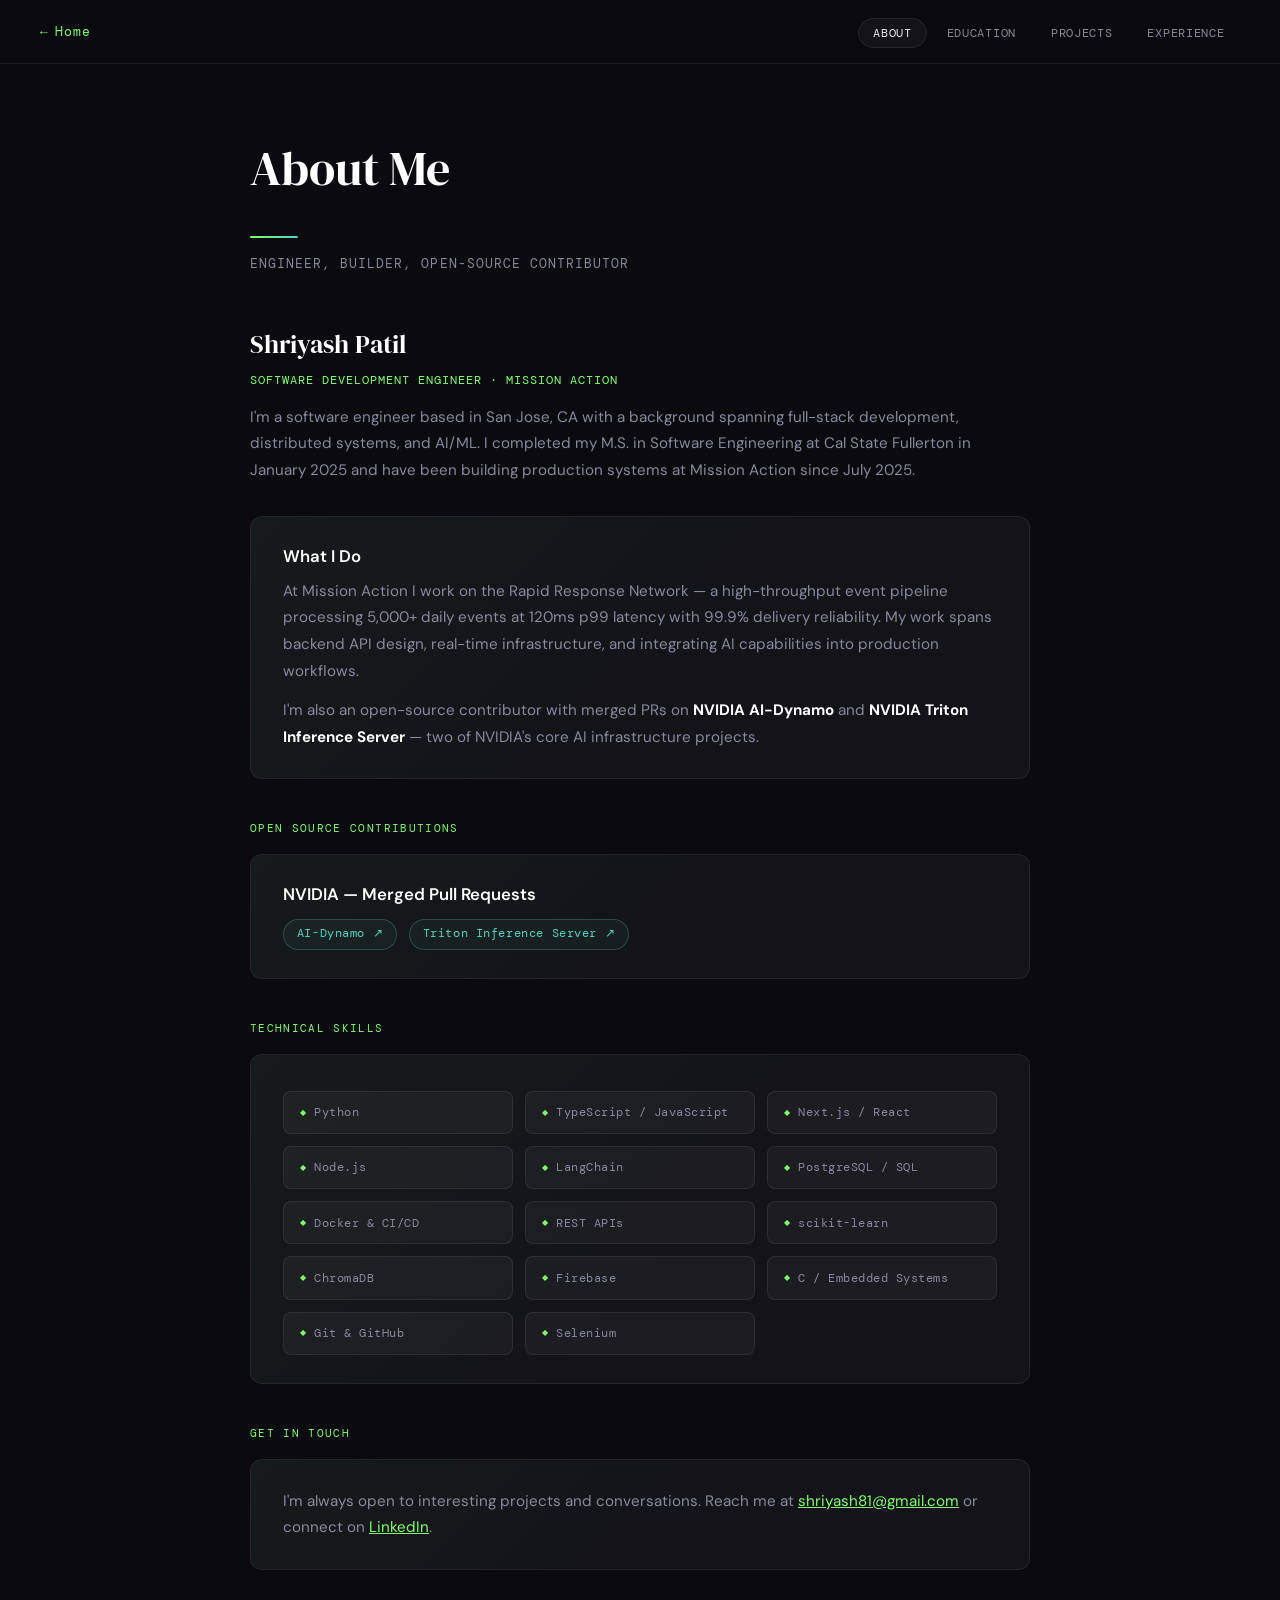
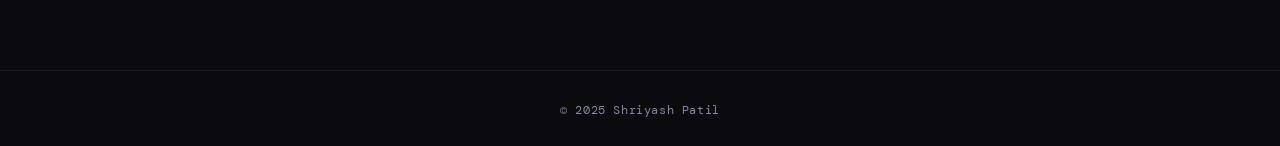
==== Aboutme.html @ d993f0d6 "Add files via upload Updated website" ====
<!DOCTYPE html>
<html lang="en">
<head>
  <meta charset="UTF-8">
  <meta name="viewport" content="width=device-width, initial-scale=1.0">
  <title>About — Shriyash Patil</title>
  <link rel="stylesheet" href="inside page.css">
  <style>
    .profile-block {
      display: flex; gap: 2rem; align-items: flex-start; margin-bottom: 2rem; flex-wrap: wrap;
    }
    .profile-block img {
      width: 120px; height: 120px; border-radius: 50%; object-fit: cover;
      border: 2px solid rgba(127,255,110,0.3); flex-shrink: 0;
    }
    .profile-text h2 {
      font-family: 'DM Serif Display', serif; font-size: 1.6rem; font-weight: 400;
      color: #fff; margin-bottom: 0.25rem;
    }
    .profile-text .role {
      font-family: 'DM Mono', monospace; font-size: 0.78rem; letter-spacing: 0.08em;
      text-transform: uppercase; color: var(--accent); margin-bottom: 0.75rem;
    }
    .profile-text p { color: var(--muted); font-size: 0.95rem; line-height: 1.75; }
    .skills-grid { display: grid; grid-template-columns: repeat(auto-fill, minmax(180px, 1fr)); gap: 0.75rem; margin-top: 0.5rem; }
    .skill-item {
      background: var(--surface); border: 1px solid var(--border); border-radius: 8px;
      padding: 0.65rem 1rem; font-family: 'DM Mono', monospace; font-size: 0.75rem;
      color: var(--muted); letter-spacing: 0.04em;
      display: flex; align-items: center; gap: 0.5rem;
    }
    .skill-item::before { content: '◆'; color: var(--accent); font-size: 0.5rem; }
    .os-links { display: flex; gap: 0.75rem; flex-wrap: wrap; margin-top: 0.75rem; }
    .os-link {
      font-family: 'DM Mono', monospace; font-size: 0.72rem; letter-spacing: 0.05em;
      color: var(--accent2); text-decoration: none; padding: 0.3rem 0.8rem;
      border: 1px solid rgba(79,209,197,0.25); border-radius: 999px;
      background: rgba(79,209,197,0.05); transition: all 0.2s;
    }
    .os-link:hover { background: rgba(79,209,197,0.12); }
  </style>
</head>
<body>
  <header id="header">
    <a href="index.html" class="back-link">Home</a>
    <nav>
      <ul>
        <li><a href="Aboutme.html" class="active">About</a></li>
        <li><a href="education.html">Education</a></li>
        <li><a href="Projects.html">Projects</a></li>
        <li><a href="Experience.html">Experience</a></li>
      </ul>
    </nav>
  </header>

  <div id="wrapper">
    <h1 class="major">About Me</h1>
    <p class="page-subtitle">Engineer, builder, open-source contributor</p>

    <div class="profile-block">
      <img src="assets/Grad_pic_01.JPEG" alt="Shriyash Patil" onerror="this.style.display='none'">
      <div class="profile-text">
        <h2>Shriyash Patil</h2>
        <p class="role">Software Development Engineer · Mission Action</p>
        <p>I'm a software engineer based in San Jose, CA with a background spanning full-stack development, distributed systems, and AI/ML. I completed my M.S. in Software Engineering at Cal State Fullerton in January 2025 and have been building production systems at Mission Action since July 2025.</p>
      </div>
    </div>

    <div class="card">
      <h3>What I Do</h3>
      <p style="margin-top:0.6rem">At Mission Action I work on the Rapid Response Network — a high-throughput event pipeline processing 5,000+ daily events at 120ms p99 latency with 99.9% delivery reliability. My work spans backend API design, real-time infrastructure, and integrating AI capabilities into production workflows.</p>
      <p style="margin-top:0.8rem">I'm also an open-source contributor with merged PRs on <strong style="color:#fff">NVIDIA AI-Dynamo</strong> and <strong style="color:#fff">NVIDIA Triton Inference Server</strong> — two of NVIDIA's core AI infrastructure projects.</p>
    </div>

    <p class="section-label">Open Source Contributions</p>
    <div class="card">
      <h3>NVIDIA — Merged Pull Requests</h3>
      <div class="os-links" style="margin-top:0.75rem">
        <a href="https://github.com/ai-dynamo" target="_blank" class="os-link">AI-Dynamo ↗</a>
        <a href="https://github.com/triton-inference-server" target="_blank" class="os-link">Triton Inference Server ↗</a>
      </div>
    </div>

    <p class="section-label">Technical Skills</p>
    <div class="card">
      <div class="skills-grid">
        <span class="skill-item">Python</span>
        <span class="skill-item">TypeScript / JavaScript</span>
        <span class="skill-item">Next.js / React</span>
        <span class="skill-item">Node.js</span>
        <span class="skill-item">LangChain</span>
        <span class="skill-item">PostgreSQL / SQL</span>
        <span class="skill-item">Docker &amp; CI/CD</span>
        <span class="skill-item">REST APIs</span>
        <span class="skill-item">scikit-learn</span>
        <span class="skill-item">ChromaDB</span>
        <span class="skill-item">Firebase</span>
        <span class="skill-item">C / Embedded Systems</span>
        <span class="skill-item">Git &amp; GitHub</span>
        <span class="skill-item">Selenium</span>
      </div>
    </div>

    <p class="section-label">Get In Touch</p>
    <div class="card">
      <p>I'm always open to interesting projects and conversations. Reach me at <a href="mailto:shriyash81@gmail.com" style="color:var(--accent)">shriyash81@gmail.com</a> or connect on <a href="https://www.linkedin.com/in/shriyash-patil-073a09b9/" target="_blank" style="color:var(--accent)">LinkedIn</a>.</p>
    </div>
  </div>

  <footer id="footer">
    <a href="https://www.linkedin.com/in/shriyash-patil-073a09b9/" target="_blank">&copy; 2025 Shriyash Patil</a>
  </footer>
</body>
</html>
---- inside page.css ----
@import url('https://fonts.googleapis.com/css2?family=DM+Serif+Display:ital@0;1&family=DM+Mono:wght@300;400;500&family=DM+Sans:wght@300;400;500;600&display=swap');

:root {
  --bg: #0a0a0f;
  --bg2: #111118;
  --surface: rgba(255,255,255,0.04);
  --border: rgba(255,255,255,0.08);
  --accent: #7fff6e;
  --accent2: #4fd1c5;
  --text: #e8e8f0;
  --muted: #8888a0;
  --header-h: 64px;
}

*, *::before, *::after { box-sizing: border-box; margin: 0; padding: 0; }
html { scroll-behavior: smooth; }
body {
  background: var(--bg);
  color: var(--text);
  font-family: 'DM Sans', sans-serif;
  font-size: 16px;
  line-height: 1.7;
  min-height: 100vh;
  display: flex;
  flex-direction: column;
}

header#header {
  position: sticky; top: 0; z-index: 100;
  height: var(--header-h);
  background: rgba(10,10,15,0.85);
  backdrop-filter: blur(20px);
  border-bottom: 1px solid var(--border);
  display: flex; align-items: center; justify-content: space-between;
  padding: 0 2.5rem; gap: 1rem;
}
header#header .back-link {
  font-family: 'DM Mono', monospace; font-size: 0.8rem;
  color: var(--accent); text-decoration: none;
  letter-spacing: 0.08em; display: flex; align-items: center; gap: 0.4rem;
  transition: opacity 0.2s;
}
header#header .back-link:hover { opacity: 0.7; }
header#header .back-link::before { content: '←'; }
header#header nav ul { list-style: none; display: flex; gap: 0.25rem; }
header#header nav ul li a {
  font-family: 'DM Mono', monospace; font-size: 0.75rem;
  letter-spacing: 0.06em; color: var(--muted); text-decoration: none;
  padding: 0.4rem 0.9rem; border-radius: 999px;
  border: 1px solid transparent; transition: all 0.2s; text-transform: uppercase;
}
header#header nav ul li a:hover, header#header nav ul li a.active {
  color: var(--text); border-color: var(--border); background: var(--surface);
}

#wrapper {
  flex: 1; padding: 4rem 2.5rem 5rem;
  max-width: 860px; margin: 0 auto; width: 100%;
}
h1.major {
  font-family: 'DM Serif Display', serif;
  font-size: clamp(2rem, 5vw, 3rem); font-weight: 400;
  color: #fff; margin-bottom: 0.3em;
  position: relative; padding-bottom: 0.6em;
}
h1.major::after {
  content: ''; position: absolute; bottom: 0; left: 0;
  width: 3rem; height: 2px;
  background: linear-gradient(to right, var(--accent), var(--accent2));
  border-radius: 2px;
}
.page-subtitle {
  font-family: 'DM Mono', monospace; font-size: 0.8rem;
  color: var(--muted); letter-spacing: 0.08em; text-transform: uppercase;
  margin-bottom: 3rem;
}
.card {
  background: var(--surface); border: 1px solid var(--border);
  border-radius: 12px; padding: 1.75rem 2rem; margin-bottom: 1.25rem;
  transition: border-color 0.25s, transform 0.25s;
  position: relative; overflow: hidden;
}
.card::before {
  content: ''; position: absolute; inset: 0;
  background: linear-gradient(135deg, rgba(127,255,110,0.03) 0%, transparent 60%);
  pointer-events: none;
}
.card:hover { border-color: rgba(127,255,110,0.25); transform: translateY(-2px); }
.card-header {
  display: flex; align-items: flex-start; justify-content: space-between;
  gap: 1rem; margin-bottom: 0.6rem; flex-wrap: wrap;
}
.card h2 {
  font-family: 'DM Serif Display', serif; font-size: 1.3rem;
  font-weight: 400; color: #fff; line-height: 1.3;
}
.card h3 {
  font-family: 'DM Sans', sans-serif; font-size: 1.05rem;
  font-weight: 600; color: #fff; line-height: 1.4;
}
.card h3 a { color: inherit; text-decoration: none; transition: color 0.2s; }
.card h3 a:hover { color: var(--accent); }
.badge {
  font-family: 'DM Mono', monospace; font-size: 0.7rem;
  letter-spacing: 0.06em; padding: 0.25rem 0.75rem; border-radius: 999px;
  border: 1px solid var(--border); color: var(--muted); white-space: nowrap; flex-shrink: 0;
}
.badge.green {
  border-color: rgba(127,255,110,0.3); color: var(--accent);
  background: rgba(127,255,110,0.05);
}
.card p { color: var(--muted); font-size: 0.95rem; line-height: 1.75; margin: 0; }
.card ul { list-style: none; margin: 0.5rem 0 0; }
.card ul li {
  color: var(--muted); font-size: 0.92rem;
  padding: 0.2rem 0 0.2rem 1.2rem; position: relative;
}
.card ul li::before { content: '→'; position: absolute; left: 0; color: var(--accent); font-size: 0.75rem; }
.tags { display: flex; flex-wrap: wrap; gap: 0.4rem; margin-top: 1rem; }
.tag {
  font-family: 'DM Mono', monospace; font-size: 0.68rem;
  letter-spacing: 0.05em; padding: 0.2rem 0.6rem; border-radius: 4px;
  background: rgba(79,209,197,0.08); border: 1px solid rgba(79,209,197,0.2); color: var(--accent2);
}
.section-label {
  font-family: 'DM Mono', monospace; font-size: 0.7rem;
  letter-spacing: 0.12em; text-transform: uppercase; color: var(--accent); margin: 2.5rem 0 1rem;
}
footer#footer { border-top: 1px solid var(--border); padding: 1.5rem 2.5rem; text-align: center; }
footer#footer a {
  font-family: 'DM Mono', monospace; font-size: 0.75rem; color: var(--muted);
  text-decoration: none; letter-spacing: 0.05em; transition: color 0.2s;
}
footer#footer a:hover { color: var(--accent); }

@media (max-width: 640px) {
  #wrapper { padding: 2.5rem 1.25rem 4rem; }
  header#header { padding: 0 1.25rem; }
  .card { padding: 1.25rem 1.25rem; }
}
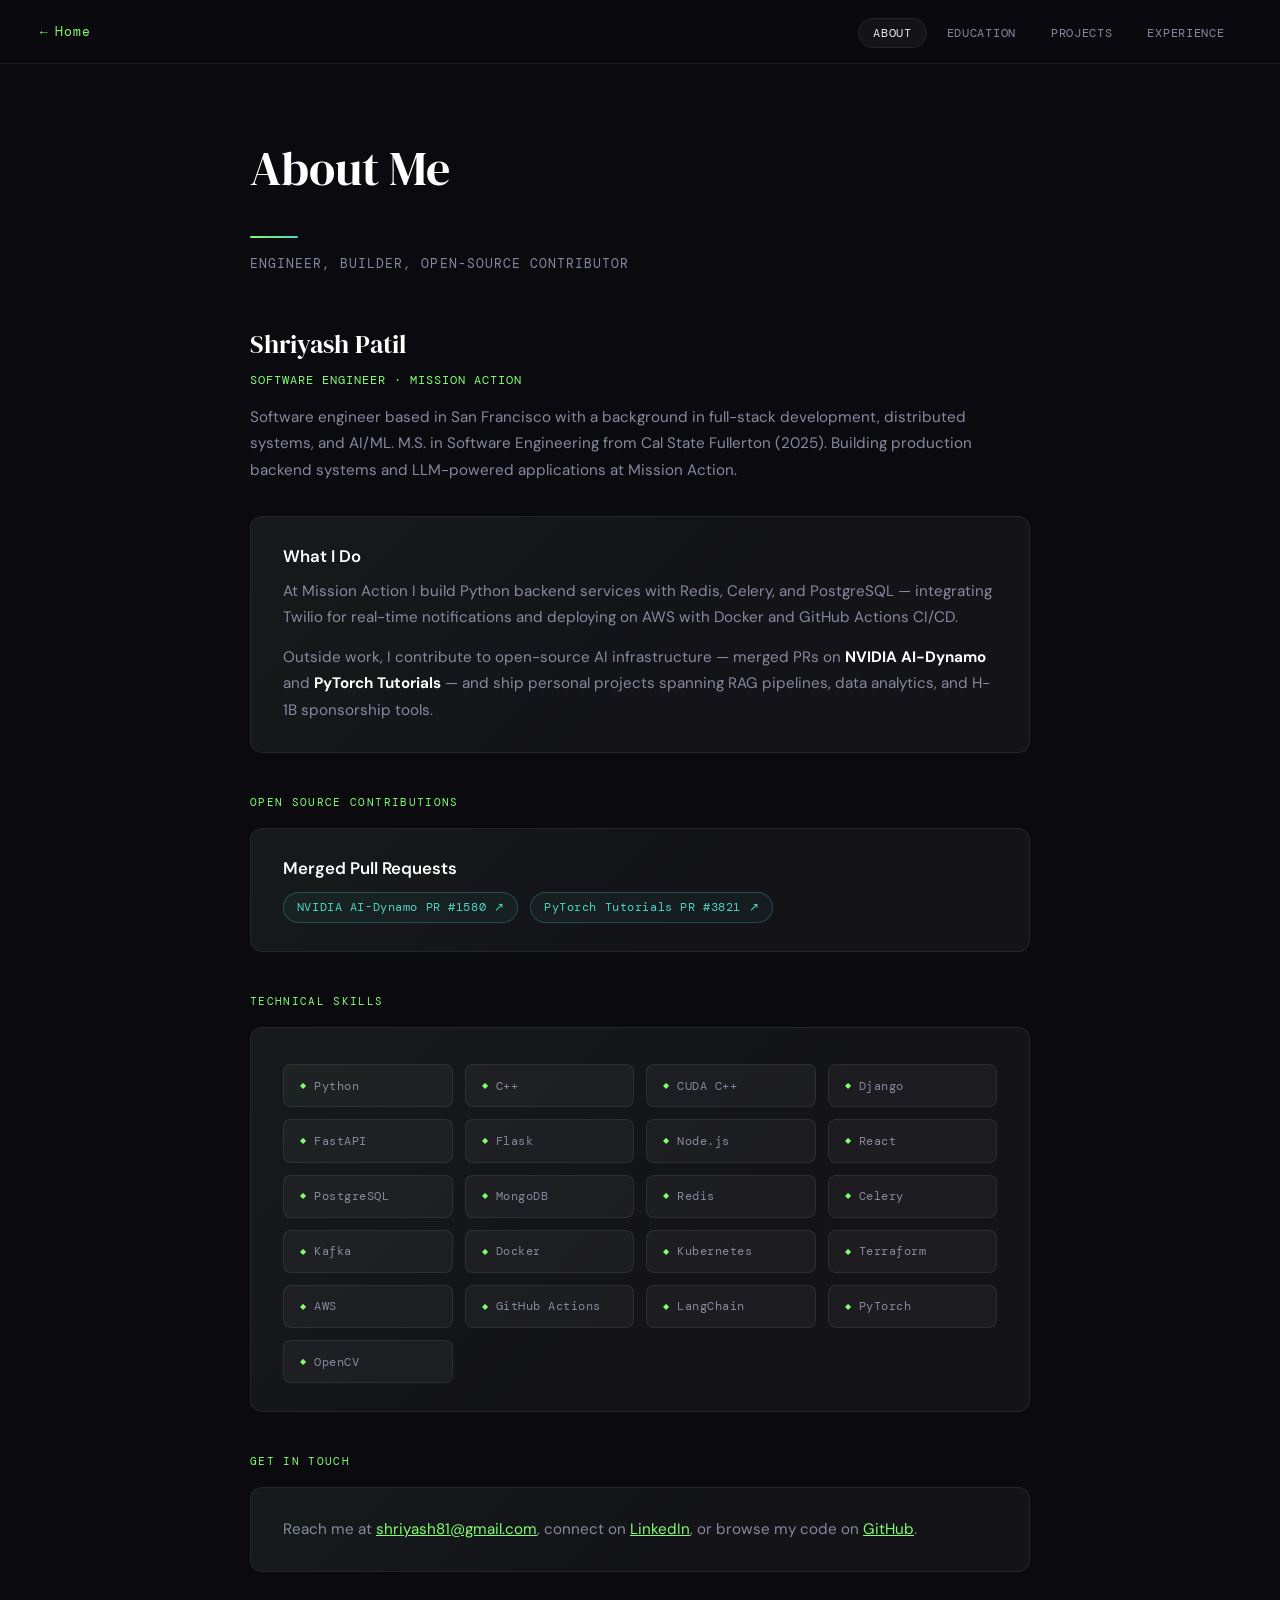
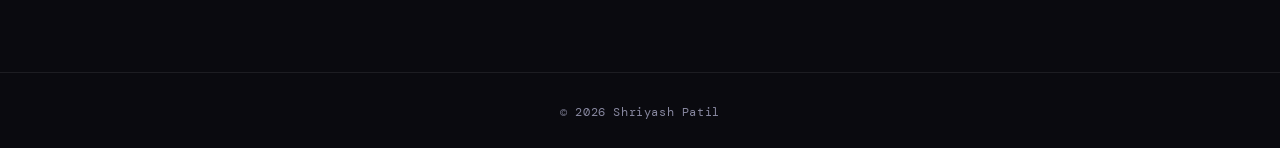
==== commit fd70a08d: "Update portfolio — projects, experience, and links Co-authored-by: Cursor <cursoragent@cursor.com>" ====
--- a/Aboutme.html
+++ b/Aboutme.html
@@ -22,7 +22,7 @@
       text-transform: uppercase; color: var(--accent); margin-bottom: 0.75rem;
     }
     .profile-text p { color: var(--muted); font-size: 0.95rem; line-height: 1.75; }
-    .skills-grid { display: grid; grid-template-columns: repeat(auto-fill, minmax(180px, 1fr)); gap: 0.75rem; margin-top: 0.5rem; }
+    .skills-grid { display: grid; grid-template-columns: repeat(auto-fill, minmax(160px, 1fr)); gap: 0.75rem; margin-top: 0.5rem; }
     .skill-item {
       background: var(--surface); border: 1px solid var(--border); border-radius: 8px;
       padding: 0.65rem 1rem; font-family: 'DM Mono', monospace; font-size: 0.75rem;
@@ -61,23 +61,23 @@
       <img src="assets/Grad_pic_01.JPEG" alt="Shriyash Patil" onerror="this.style.display='none'">
       <div class="profile-text">
         <h2>Shriyash Patil</h2>
-        <p class="role">Software Development Engineer · Mission Action</p>
-        <p>I'm a software engineer based in San Jose, CA with a background spanning full-stack development, distributed systems, and AI/ML. I completed my M.S. in Software Engineering at Cal State Fullerton in January 2025 and have been building production systems at Mission Action since July 2025.</p>
+        <p class="role">Software Engineer · Mission Action</p>
+        <p>Software engineer based in San Francisco with a background in full-stack development, distributed systems, and AI/ML. M.S. in Software Engineering from Cal State Fullerton (2025). Building production backend systems and LLM-powered applications at Mission Action.</p>
       </div>
     </div>
 
     <div class="card">
       <h3>What I Do</h3>
-      <p style="margin-top:0.6rem">At Mission Action I work on the Rapid Response Network — a high-throughput event pipeline processing 5,000+ daily events at 120ms p99 latency with 99.9% delivery reliability. My work spans backend API design, real-time infrastructure, and integrating AI capabilities into production workflows.</p>
-      <p style="margin-top:0.8rem">I'm also an open-source contributor with merged PRs on <strong style="color:#fff">NVIDIA AI-Dynamo</strong> and <strong style="color:#fff">NVIDIA Triton Inference Server</strong> — two of NVIDIA's core AI infrastructure projects.</p>
+      <p style="margin-top:0.6rem">At Mission Action I build Python backend services with Redis, Celery, and PostgreSQL — integrating Twilio for real-time notifications and deploying on AWS with Docker and GitHub Actions CI/CD.</p>
+      <p style="margin-top:0.8rem">Outside work, I contribute to open-source AI infrastructure — merged PRs on <strong style="color:#fff">NVIDIA AI-Dynamo</strong> and <strong style="color:#fff">PyTorch Tutorials</strong> — and ship personal projects spanning RAG pipelines, data analytics, and H-1B sponsorship tools.</p>
     </div>
 
     <p class="section-label">Open Source Contributions</p>
     <div class="card">
-      <h3>NVIDIA — Merged Pull Requests</h3>
+      <h3>Merged Pull Requests</h3>
       <div class="os-links" style="margin-top:0.75rem">
-        <a href="https://github.com/ai-dynamo" target="_blank" class="os-link">AI-Dynamo ↗</a>
-        <a href="https://github.com/triton-inference-server" target="_blank" class="os-link">Triton Inference Server ↗</a>
+        <a href="https://github.com/ai-dynamo/dynamo/pull/1580" target="_blank" rel="noopener" class="os-link">NVIDIA AI-Dynamo PR #1580 ↗</a>
+        <a href="https://github.com/pytorch/tutorials/pull/3821" target="_blank" rel="noopener" class="os-link">PyTorch Tutorials PR #3821 ↗</a>
       </div>
     </div>
 
@@ -85,30 +85,37 @@
     <div class="card">
       <div class="skills-grid">
         <span class="skill-item">Python</span>
-        <span class="skill-item">TypeScript / JavaScript</span>
-        <span class="skill-item">Next.js / React</span>
+        <span class="skill-item">C++</span>
+        <span class="skill-item">CUDA C++</span>
+        <span class="skill-item">Django</span>
+        <span class="skill-item">FastAPI</span>
+        <span class="skill-item">Flask</span>
         <span class="skill-item">Node.js</span>
+        <span class="skill-item">React</span>
+        <span class="skill-item">PostgreSQL</span>
+        <span class="skill-item">MongoDB</span>
+        <span class="skill-item">Redis</span>
+        <span class="skill-item">Celery</span>
+        <span class="skill-item">Kafka</span>
+        <span class="skill-item">Docker</span>
+        <span class="skill-item">Kubernetes</span>
+        <span class="skill-item">Terraform</span>
+        <span class="skill-item">AWS</span>
+        <span class="skill-item">GitHub Actions</span>
         <span class="skill-item">LangChain</span>
-        <span class="skill-item">PostgreSQL / SQL</span>
-        <span class="skill-item">Docker &amp; CI/CD</span>
-        <span class="skill-item">REST APIs</span>
-        <span class="skill-item">scikit-learn</span>
-        <span class="skill-item">ChromaDB</span>
-        <span class="skill-item">Firebase</span>
-        <span class="skill-item">C / Embedded Systems</span>
-        <span class="skill-item">Git &amp; GitHub</span>
-        <span class="skill-item">Selenium</span>
+        <span class="skill-item">PyTorch</span>
+        <span class="skill-item">OpenCV</span>
       </div>
     </div>
 
     <p class="section-label">Get In Touch</p>
     <div class="card">
-      <p>I'm always open to interesting projects and conversations. Reach me at <a href="mailto:shriyash81@gmail.com" style="color:var(--accent)">shriyash81@gmail.com</a> or connect on <a href="https://www.linkedin.com/in/shriyash-patil-073a09b9/" target="_blank" style="color:var(--accent)">LinkedIn</a>.</p>
+      <p>Reach me at <a href="mailto:shriyash81@gmail.com" style="color:var(--accent)">shriyash81@gmail.com</a>, connect on <a href="https://www.linkedin.com/in/shriyashpatil" target="_blank" rel="noopener" style="color:var(--accent)">LinkedIn</a>, or browse my code on <a href="https://github.com/ShriyashP" target="_blank" rel="noopener" style="color:var(--accent)">GitHub</a>.</p>
     </div>
   </div>
 
   <footer id="footer">
-    <a href="https://www.linkedin.com/in/shriyash-patil-073a09b9/" target="_blank">&copy; 2025 Shriyash Patil</a>
+    <a href="https://www.linkedin.com/in/shriyashpatil" target="_blank" rel="noopener">&copy; 2026 Shriyash Patil</a>
   </footer>
 </body>
 </html>
--- a/inside page.css
+++ b/inside page.css
@@ -116,6 +116,14 @@
   padding: 0.2rem 0 0.2rem 1.2rem; position: relative;
 }
 .card ul li::before { content: '→'; position: absolute; left: 0; color: var(--accent); font-size: 0.75rem; }
+.card-links { display: flex; flex-wrap: wrap; gap: 0.5rem; margin-top: 0.85rem; }
+.card-link {
+  font-family: 'DM Mono', monospace; font-size: 0.68rem; letter-spacing: 0.05em;
+  color: var(--accent); text-decoration: none; padding: 0.25rem 0.65rem;
+  border: 1px solid rgba(127,255,110,0.25); border-radius: 999px;
+  background: rgba(127,255,110,0.05); transition: all 0.2s;
+}
+.card-link:hover { background: rgba(127,255,110,0.12); border-color: rgba(127,255,110,0.4); }
 .tags { display: flex; flex-wrap: wrap; gap: 0.4rem; margin-top: 1rem; }
 .tag {
   font-family: 'DM Mono', monospace; font-size: 0.68rem;
@@ -135,6 +143,10 @@
 
 @media (max-width: 640px) {
   #wrapper { padding: 2.5rem 1.25rem 4rem; }
-  header#header { padding: 0 1.25rem; }
+  header#header { padding: 0 1rem; flex-wrap: wrap; height: auto; min-height: var(--header-h); padding-top: 0.75rem; padding-bottom: 0.75rem; }
+  header#header nav ul { flex-wrap: wrap; justify-content: flex-end; }
+  header#header nav ul li a { font-size: 0.68rem; padding: 0.35rem 0.65rem; }
   .card { padding: 1.25rem 1.25rem; }
+  .card-header { flex-direction: column; align-items: flex-start; }
+  .skills-grid { grid-template-columns: repeat(auto-fill, minmax(140px, 1fr)); }
 }
